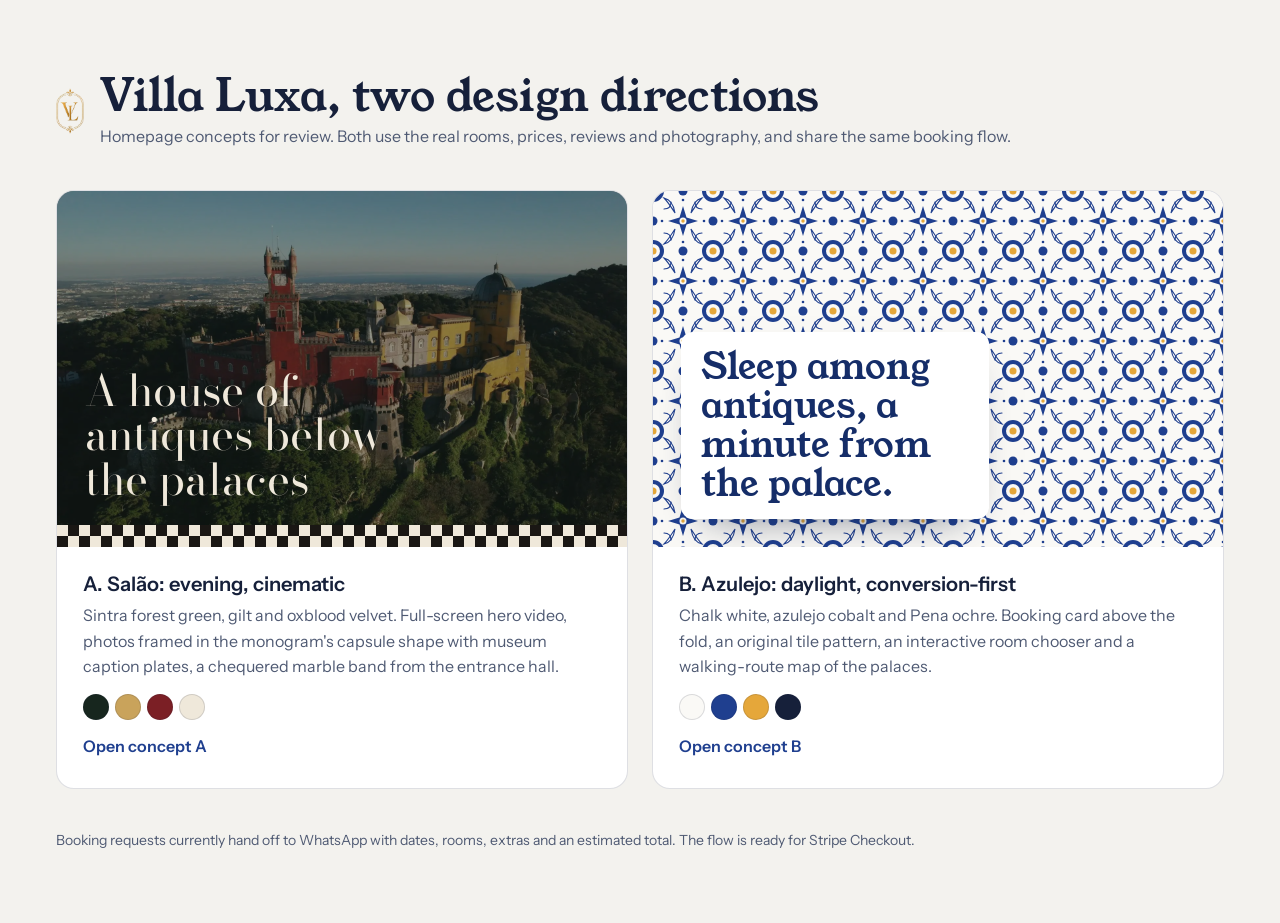
==== index.html @ af06a6b9 "Add two homepage design directions for Villa Luxa Concept A (Salão): evening, cinematic, forest gree" ====
<!doctype html>
<html lang="en">
<head>
<meta charset="utf-8">
<meta name="viewport" content="width=device-width, initial-scale=1">
<title>Villa Luxa · Two design directions</title>
<meta name="robots" content="noindex">
<link rel="preconnect" href="https://fonts.googleapis.com">
<link rel="preconnect" href="https://fonts.gstatic.com" crossorigin>
<link href="https://fonts.googleapis.com/css2?family=Bodoni+Moda:opsz,wght@6..96,400&family=Young+Serif&family=Instrument+Sans:wght@400;600&display=swap" rel="stylesheet">
<link rel="icon" href="assets/img/monogram.png">
<style>
  :root { --ink: #16203a; --mute: #4f5a73; --bg: #f3f2ee; --line: rgba(22, 32, 58, .14); }
  * { box-sizing: border-box; }
  body { margin: 0; background: var(--bg); color: var(--ink); font: 400 16px/1.6 'Instrument Sans', system-ui, sans-serif; }
  .wrap { max-width: 1200px; margin: 0 auto; padding: clamp(32px, 6vw, 72px) 16px; }
  header { display: flex; align-items: center; gap: 16px; margin-bottom: 40px; }
  header img { width: 28px; }
  header h1 { margin: 0; font: 400 clamp(28px, 4vw, 44px)/1.1 'Young Serif', Georgia, serif; }
  header p { margin: 4px 0 0; color: var(--mute); }
  .grid { display: grid; grid-template-columns: repeat(2, minmax(0, 1fr)); gap: 24px; }
  .card { display: flex; flex-direction: column; text-decoration: none; color: inherit; background: #fff; border: 1px solid var(--line); border-radius: 18px; overflow: hidden; transition: transform .25s, box-shadow .25s; }
  .card:hover { transform: translateY(-3px); box-shadow: 0 30px 60px -36px rgba(22, 32, 58, .5); }
  .card:focus-visible { outline: 3px solid #1f3f8f; outline-offset: 3px; }
  .preview { aspect-ratio: 16 / 10; position: relative; overflow: hidden; display: flex; align-items: flex-end; padding: 28px; }
  .a .preview { background: #17261e; color: #efe8da; }
  .a .preview::before { content: ""; position: absolute; inset: 0; background: url("assets/img/pena-aerial.webp") center / cover; opacity: .55; }
  .a .preview::after { content: ""; position: absolute; left: 0; right: 0; bottom: 0; height: 22px; background: repeating-conic-gradient(#1a1714 0 25%, #efe8da 0 50%) 0 0 / 22px 22px; }
  .a .preview h2 { position: relative; margin: 0 0 18px; font: 400 clamp(28px, 3.4vw, 44px)/1.02 'Bodoni Moda', Georgia, serif; max-width: 12ch; }
  .b .preview { background: url("assets/img/azulejo.svg") 0 0 / 60px 60px; }
  .b .preview h2 { margin: 0; background: #fff; padding: 16px 20px; border-radius: 12px; font: 400 clamp(24px, 2.8vw, 36px)/1.08 'Young Serif', Georgia, serif; color: #152d68; max-width: 14ch; box-shadow: 0 20px 40px -24px rgba(22, 32, 58, .6); }
  .info { padding: 24px 26px 28px; }
  .info h3 { margin: 0 0 6px; font: 600 20px/1.3 'Instrument Sans', sans-serif; }
  .info p { margin: 0 0 14px; color: var(--mute); }
  .swatches { display: flex; gap: 6px; margin-bottom: 14px; }
  .swatches span { width: 26px; height: 26px; border-radius: 50%; border: 1px solid var(--line); }
  .go { font-weight: 600; color: #1f3f8f; }
  footer { margin-top: 40px; color: var(--mute); font-size: 14px; }
  @media (max-width: 760px) { .grid { grid-template-columns: 1fr; } }
</style>
</head>
<body>
<div class="wrap">
  <header>
    <img src="assets/img/monogram.png" alt="">
    <div>
      <h1>Villa Luxa, two design directions</h1>
      <p>Homepage concepts for review. Both use the real rooms, prices, reviews and photography, and share the same booking flow.</p>
    </div>
  </header>

  <div class="grid">
    <a class="card a" href="a/">
      <div class="preview"><h2>A house of antiques below the palaces</h2></div>
      <div class="info">
        <h3>A. Salão: evening, cinematic</h3>
        <p>Sintra forest green, gilt and oxblood velvet. Full-screen hero video, photos framed in the monogram's capsule shape with museum caption plates, a chequered marble band from the entrance hall.</p>
        <div class="swatches" aria-hidden="true"><span style="background:#17261e"></span><span style="background:#c9a35b"></span><span style="background:#7b1f25"></span><span style="background:#efe8da"></span></div>
        <span class="go">Open concept A</span>
      </div>
    </a>
    <a class="card b" href="b/">
      <div class="preview"><h2>Sleep among antiques, a minute from the palace.</h2></div>
      <div class="info">
        <h3>B. Azulejo: daylight, conversion-first</h3>
        <p>Chalk white, azulejo cobalt and Pena ochre. Booking card above the fold, an original tile pattern, an interactive room chooser and a walking-route map of the palaces.</p>
        <div class="swatches" aria-hidden="true"><span style="background:#faf9f6"></span><span style="background:#1f3f8f"></span><span style="background:#e5a73a"></span><span style="background:#16203a"></span></div>
        <span class="go">Open concept B</span>
      </div>
    </a>
  </div>

  <footer>Booking requests currently hand off to WhatsApp with dates, rooms, extras and an estimated total. The flow is ready for Stripe Checkout.</footer>
</div>
</body>
</html>
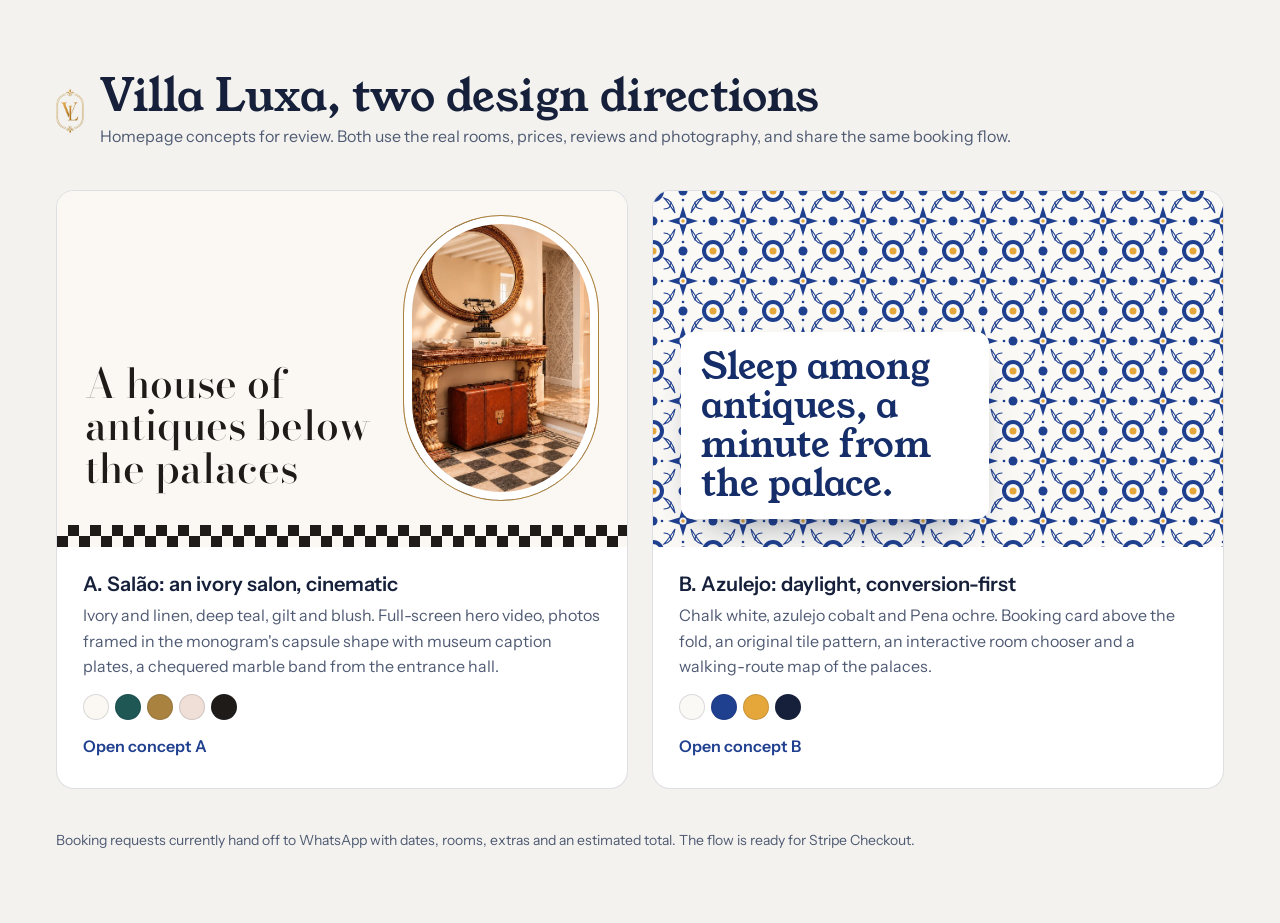
==== commit e413107a: "Rework concept A palette, add CTAs to B, use open-source icons - Concept A: light ivory/linen ground" ====
--- a/index.html
+++ b/index.html
@@ -23,10 +23,10 @@
   .card:hover { transform: translateY(-3px); box-shadow: 0 30px 60px -36px rgba(22, 32, 58, .5); }
   .card:focus-visible { outline: 3px solid #1f3f8f; outline-offset: 3px; }
   .preview { aspect-ratio: 16 / 10; position: relative; overflow: hidden; display: flex; align-items: flex-end; padding: 28px; }
-  .a .preview { background: #17261e; color: #efe8da; }
-  .a .preview::before { content: ""; position: absolute; inset: 0; background: url("assets/img/pena-aerial.webp") center / cover; opacity: .55; }
-  .a .preview::after { content: ""; position: absolute; left: 0; right: 0; bottom: 0; height: 22px; background: repeating-conic-gradient(#1a1714 0 25%, #efe8da 0 50%) 0 0 / 22px 22px; }
-  .a .preview h2 { position: relative; margin: 0 0 18px; font: 400 clamp(28px, 3.4vw, 44px)/1.02 'Bodoni Moda', Georgia, serif; max-width: 12ch; }
+  .a .preview { background: #fbf8f3; color: #1f1b18; }
+  .a .preview::before { content: ""; position: absolute; right: 28px; top: 24px; bottom: 46px; width: 34%; border: 1.5px solid #a9823f; border-radius: 999px; background: #fff url("assets/img/hall-console.webp") center / cover; box-shadow: inset 0 0 0 8px #fff; }
+  .a .preview::after { content: ""; position: absolute; left: 0; right: 0; bottom: 0; height: 22px; background: repeating-conic-gradient(#1f1b18 0 25%, #fbf8f3 0 50%) 0 0 / 22px 22px; }
+  .a .preview h2 { position: relative; margin: 0 0 30px; font: 500 clamp(26px, 3.2vw, 42px)/1.04 'Bodoni Moda', Georgia, serif; max-width: 11ch; }
   .b .preview { background: url("assets/img/azulejo.svg") 0 0 / 60px 60px; }
   .b .preview h2 { margin: 0; background: #fff; padding: 16px 20px; border-radius: 12px; font: 400 clamp(24px, 2.8vw, 36px)/1.08 'Young Serif', Georgia, serif; color: #152d68; max-width: 14ch; box-shadow: 0 20px 40px -24px rgba(22, 32, 58, .6); }
   .info { padding: 24px 26px 28px; }
@@ -53,9 +53,9 @@
     <a class="card a" href="a/">
       <div class="preview"><h2>A house of antiques below the palaces</h2></div>
       <div class="info">
-        <h3>A. Salão: evening, cinematic</h3>
-        <p>Sintra forest green, gilt and oxblood velvet. Full-screen hero video, photos framed in the monogram's capsule shape with museum caption plates, a chequered marble band from the entrance hall.</p>
-        <div class="swatches" aria-hidden="true"><span style="background:#17261e"></span><span style="background:#c9a35b"></span><span style="background:#7b1f25"></span><span style="background:#efe8da"></span></div>
+        <h3>A. Salão: an ivory salon, cinematic</h3>
+        <p>Ivory and linen, deep teal, gilt and blush. Full-screen hero video, photos framed in the monogram's capsule shape with museum caption plates, a chequered marble band from the entrance hall.</p>
+        <div class="swatches" aria-hidden="true"><span style="background:#fbf8f3"></span><span style="background:#1e5754"></span><span style="background:#a9823f"></span><span style="background:#efdfd7"></span><span style="background:#1f1b18"></span></div>
         <span class="go">Open concept A</span>
       </div>
     </a>
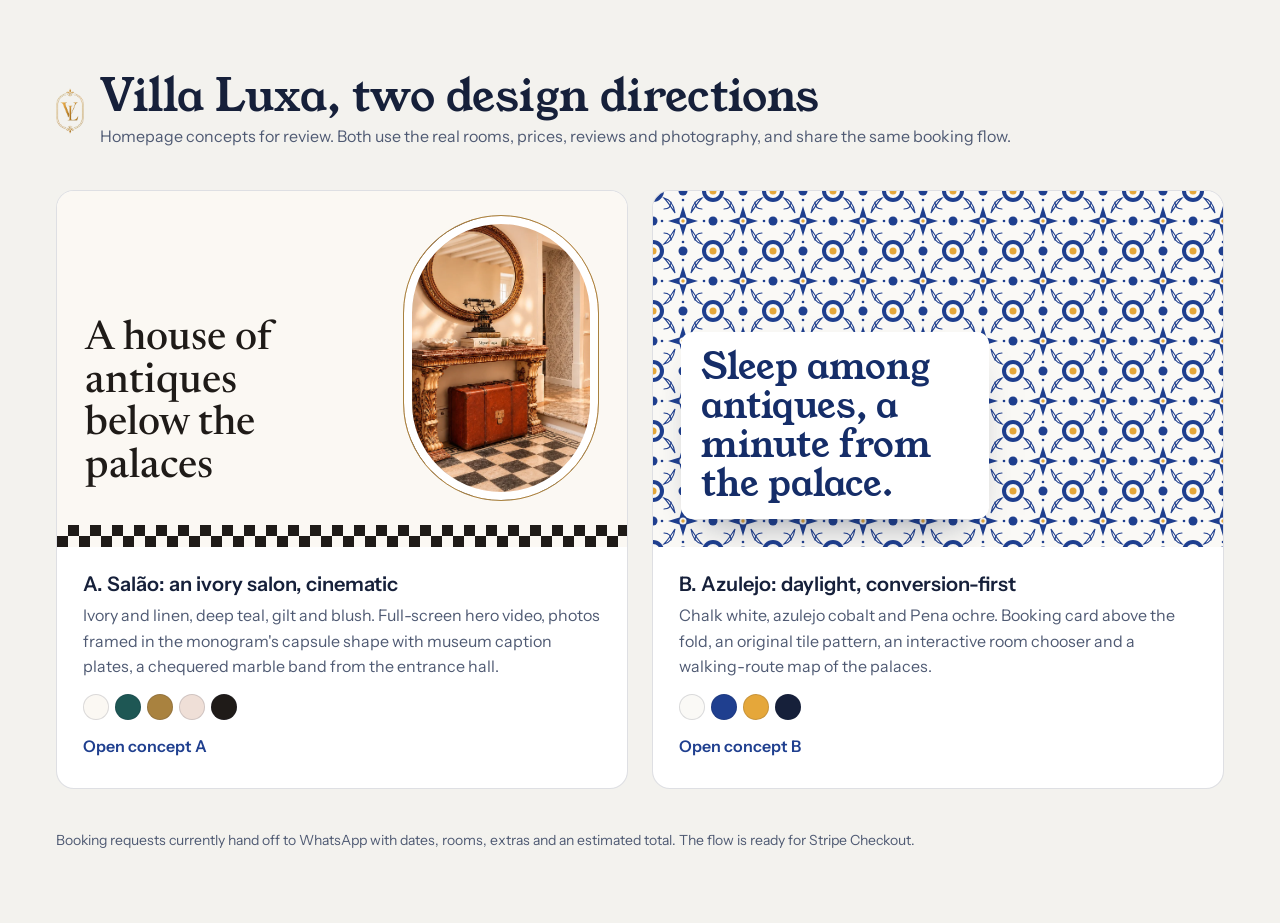
==== commit 051e08eb: "Add GSAP entrances and Lenis smooth scroll; new heading font for A - Shared motion.js: GSAP 3.13 her" ====
--- a/index.html
+++ b/index.html
@@ -7,7 +7,7 @@
 <meta name="robots" content="noindex">
 <link rel="preconnect" href="https://fonts.googleapis.com">
 <link rel="preconnect" href="https://fonts.gstatic.com" crossorigin>
-<link href="https://fonts.googleapis.com/css2?family=Bodoni+Moda:opsz,wght@6..96,400&family=Young+Serif&family=Instrument+Sans:wght@400;600&display=swap" rel="stylesheet">
+<link href="https://fonts.googleapis.com/css2?family=Newsreader:opsz,wght@6..72,500&family=Young+Serif&family=Instrument+Sans:wght@400;600&display=swap" rel="stylesheet">
 <link rel="icon" href="assets/img/monogram.png">
 <style>
   :root { --ink: #16203a; --mute: #4f5a73; --bg: #f3f2ee; --line: rgba(22, 32, 58, .14); }
@@ -26,7 +26,7 @@
   .a .preview { background: #fbf8f3; color: #1f1b18; }
   .a .preview::before { content: ""; position: absolute; right: 28px; top: 24px; bottom: 46px; width: 34%; border: 1.5px solid #a9823f; border-radius: 999px; background: #fff url("assets/img/hall-console.webp") center / cover; box-shadow: inset 0 0 0 8px #fff; }
   .a .preview::after { content: ""; position: absolute; left: 0; right: 0; bottom: 0; height: 22px; background: repeating-conic-gradient(#1f1b18 0 25%, #fbf8f3 0 50%) 0 0 / 22px 22px; }
-  .a .preview h2 { position: relative; margin: 0 0 30px; font: 500 clamp(26px, 3.2vw, 42px)/1.04 'Bodoni Moda', Georgia, serif; max-width: 11ch; }
+  .a .preview h2 { position: relative; margin: 0 0 30px; font: 500 clamp(26px, 3.2vw, 42px)/1.04 'Newsreader', Georgia, serif; max-width: 11ch; }
   .b .preview { background: url("assets/img/azulejo.svg") 0 0 / 60px 60px; }
   .b .preview h2 { margin: 0; background: #fff; padding: 16px 20px; border-radius: 12px; font: 400 clamp(24px, 2.8vw, 36px)/1.08 'Young Serif', Georgia, serif; color: #152d68; max-width: 14ch; box-shadow: 0 20px 40px -24px rgba(22, 32, 58, .6); }
   .info { padding: 24px 26px 28px; }
